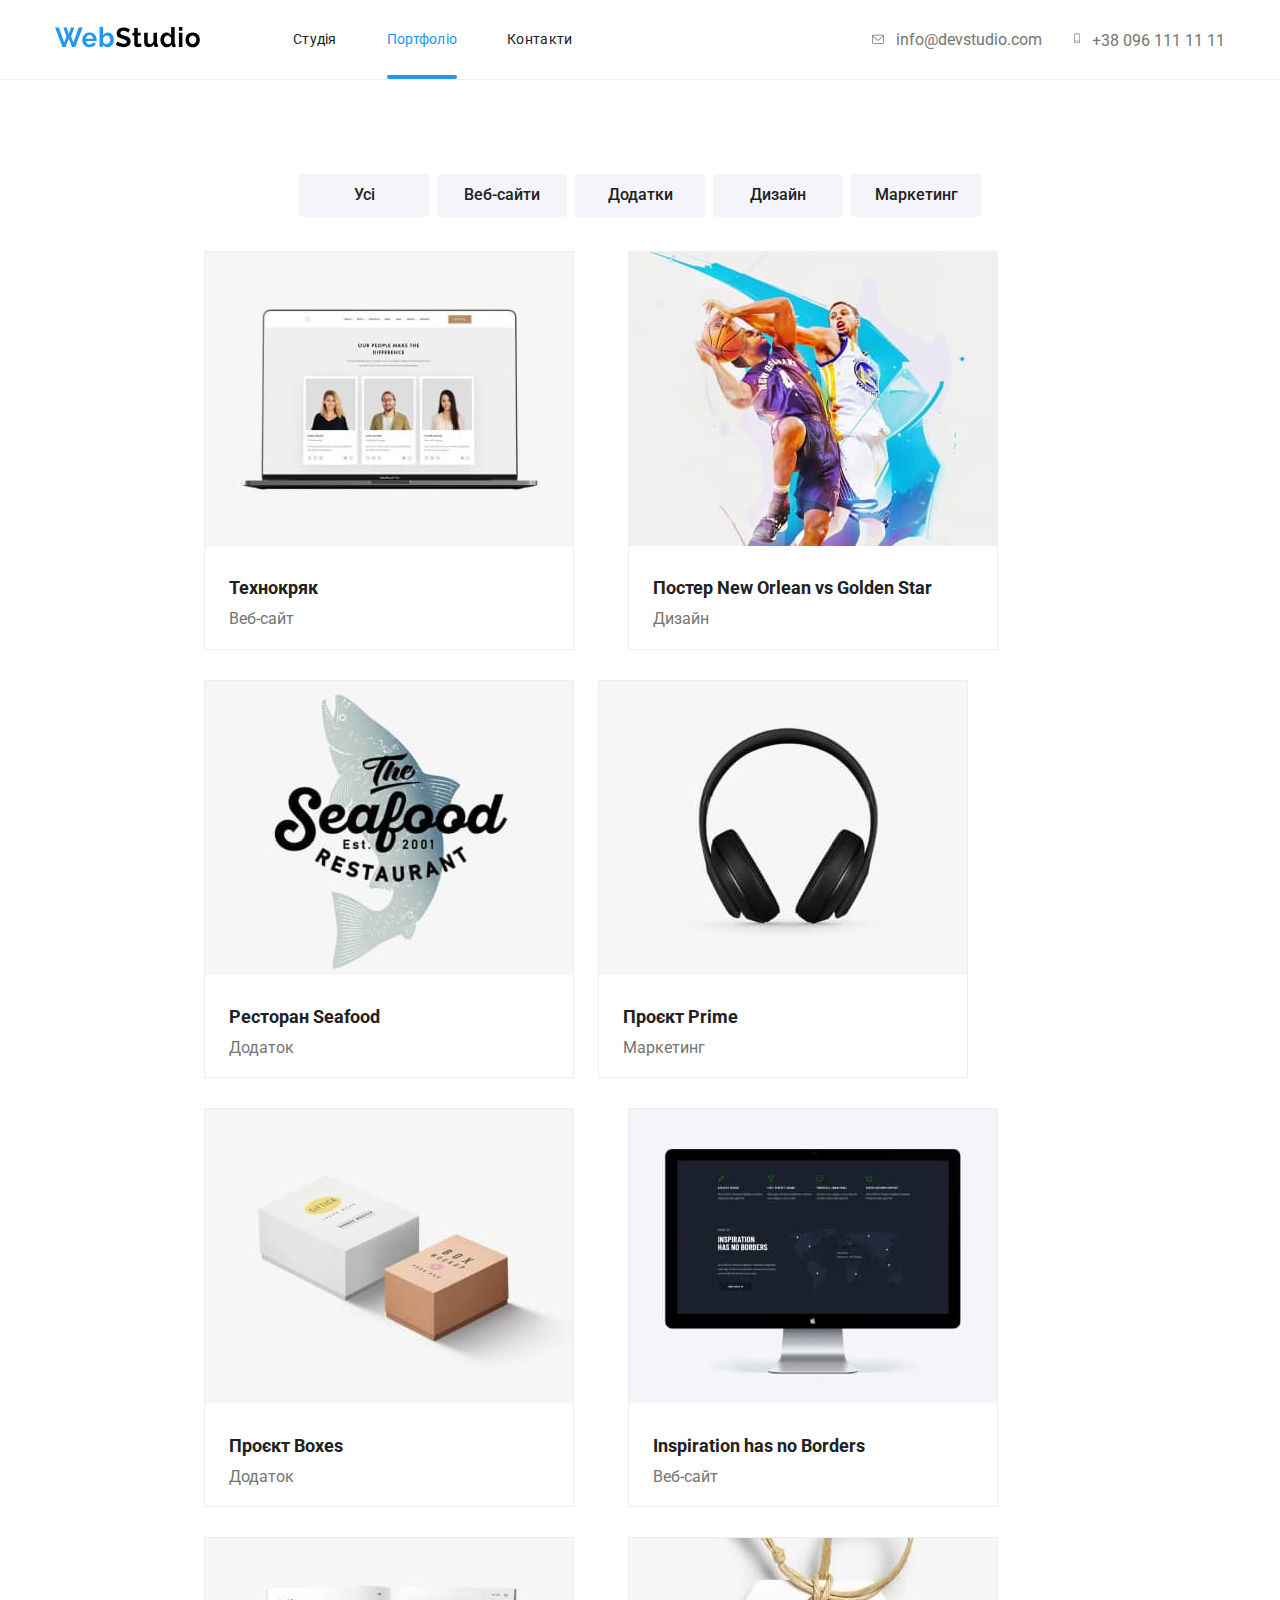
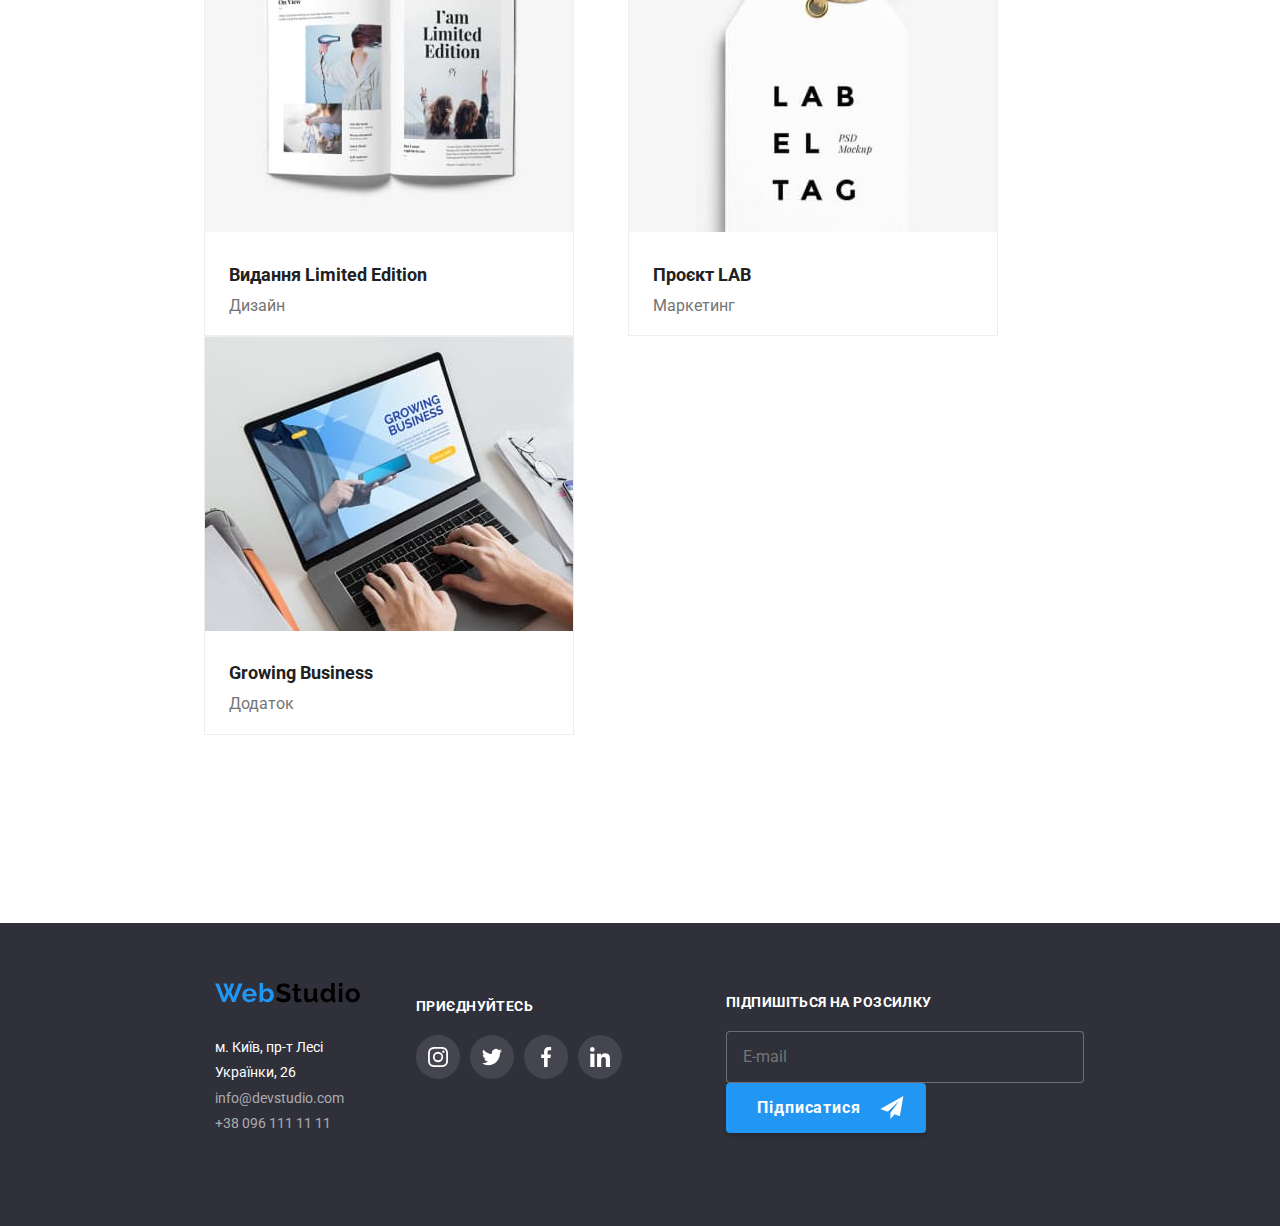
==== portfolio.html @ 666fa54e "Initial commit" ====
<!DOCTYPE html>
<html lang="ua">
  <head>
    <meta charset="UTF-8" />
    <meta http-equiv="X-UA-Compatible" content="IE=edge" />
    <meta name="viewport" content="width=device-width, initial-scale=1.0" />
    <title>Портфоліо</title>
    <link
      href="https://fonts.googleapis.com/css2?family=Raleway:ital,wght@0,700;1,700&family=Roboto:ital,wght@0,400;0,500;0,700;0,900;1,400;1,500;1,700;1,900&display=swap"
      rel="stylesheet"
    />
    <link
      rel="stylesheet"
      href="https://cdnjs.cloudflare.com/ajax/libs/modern-normalize/1.1.0/modern-normalize.min.css"
    />
    <link rel="stylesheet" href="./css/styles.css" />
  </head>

  <body>
    <!--шапка-->
    <header class="page-header">
      <div class="container">
        <nav class="main-nav">
          <a class="link-logo" href="/">
            <img src="./images/logo.svg" alt="логотип" width="145" />
          </a>
          <ul class="site-nav-list">
            <li><a class="link-nav" href="./index.html">Студія</a></li>
            <li>
              <a class="link-nav current" href="./portfolio.html">Портфоліо</a>
            </li>
            <li><a class="link-nav" href="#">Контакти</a></li>
          </ul>
          <ul class="items main-nav">
            <li class="items-li">
              <a
                class="link-nav link-nav-color"
                href="mailto:info@devstudio.com"
              >
                <svg class="icon mail" width="16" height="12">
                  <use href="./images/icons.svg#envelope"></use></svg
                >info@devstudio.com</a
              >
            </li>
            <li class="items-li">
              <a class="link-nav link-nav-color" href="tel:+380961111111">
                <svg class="icon phone" width="10" height="16">
                  <use href="./images/icons.svg#smartphone"></use></svg
                >+38 096 111 11 11</a
              >
            </li>
          </ul>
        </nav>
      </div>
    </header>
    <main>
      <!--набір кнопок-->
      <section class="section">
        <div class="container-inline">
          <ul class="items-pointer">
            <li><button class="pointer" type="button">Усі</button></li>
            <li><button class="pointer" type="button">Веб-сайти</button></li>
            <li><button class="pointer" type="button">Додатки</button></li>
            <li><button class="pointer" type="button">Дизайн</button></li>
            <li><button class="pointer" type="button">Маркетинг</button></li>
          </ul>
        </div>
        <!--основний контент-->
        <div>
          <ul class="items-portfolio">
            <li class="item-portfolio item-portfolio-border">
              <div class="portfolio-thumb">
                <img
                  class="desc"
                  src="./images/technokryak.jpg"
                  alt="веб-сайт на якому зображені 3 людини"
                  width="370"
                />
                <p class="overlay-portfolio">
                  Ресурс пропонує комплексні пропозиції з різним рівнем
                  функціоналу та сервісів. Все це дозволить відвідувачу отримати
                  вичерпні відомості про компанію чи приватну особу.
                </p>
              </div>
              <h2 class="subject">Технокряк</h2>
              <p class="item-portfolio">Веб-сайт</p>
            </li>
            <li class="item-portfolio item-portfolio-border">
              <div class="portfolio-thumb">
                <img
                  class="desc"
                  src="./images/new_orlean_vs_golden_star.jpg"
                  alt="зображені 2 баскетболиста"
                  width="370"
                />
                <p class="overlay-portfolio">
                  Ресурс пропонує комплексні пропозиції з різним рівнем
                  функціоналу та сервісів. Все це дозволить відвідувачу отримати
                  вичерпні відомості про компанію чи приватну особу.
                </p>
              </div>
              <h2 class="subject">Постер New Orlean vs Golden Star</h2>
              <p class="item-portfolio">Дизайн</p>
            </li>
            <li class="item-portfolio item-portfolio-border">
              <div class="portfolio-thumb">
                <img
                  class="desc"
                  src="./images/seafood.jpg"
                  alt="ресторан морської кухні"
                  width="370"
                />
                <p class="overlay-portfolio">
                  Ресурс пропонує комплексні пропозиції з різним рівнем
                  функціоналу та сервісів. Все це дозволить відвідувачу отримати
                  вичерпні відомості про компанію чи приватну особу.
                </p>
              </div>
              <h2 class="subject">Ресторан Seafood</h2>
              <p class="item-portfolio">Додаток</p>
            </li>
            <li class="item-portfolio item-portfolio-border">
              <div class="portfolio-thumb">
                <img
                  class="desc"
                  src="./images/prime.jpg"
                  alt="навушники"
                  width="370"
                />
                <p class="overlay-portfolio">
                  Ресурс пропонує комплексні пропозиції з різним рівнем
                  функціоналу та сервісів. Все це дозволить відвідувачу отримати
                  вичерпні відомості про компанію чи приватну особу.
                </p>
              </div>
              <h2 class="subject">Проєкт Prime</h2>
              <p class="item-portfolio">Маркетинг</p>
            </li>
            <li class="item-portfolio item-portfolio-border">
              <div class="portfolio-thumb">
                <img
                  class="desc"
                  src="./images/boxes.jpg"
                  alt="зображені 2 коробки"
                  width="370"
                />
                <p class="overlay-portfolio">
                  Ресурс пропонує комплексні пропозиції з різним рівнем
                  функціоналу та сервісів. Все це дозволить відвідувачу отримати
                  вичерпні відомості про компанію чи приватну особу.
                </p>
              </div>
              <h2 class="subject">Проєкт Boxes</h2>
              <p class="item-portfolio">Додаток</p>
            </li>
            <li class="item-portfolio item-portfolio-border">
              <div class="portfolio-thumb">
                <img
                  class="desc"
                  src="./images/inspiration_has_no_borders.jpg"
                  alt="веб-сайт на якому зображена мапа світу"
                  width="370"
                />
                <p class="overlay-portfolio">
                  Ресурс пропонує комплексні пропозиції з різним рівнем
                  функціоналу та сервісів. Все це дозволить відвідувачу отримати
                  вичерпні відомості про компанію чи приватну особу.
                </p>
              </div>
              <h2 class="subject">Inspiration has no Borders</h2>
              <p class="item-portfolio">Веб-сайт</p>
            </li>
            <li class="item-portfolio item-portfolio-border">
              <div class="portfolio-thumb">
                <img
                  class="desc"
                  src="./images/limited_edition.jpg"
                  alt="розгорнутий журнал"
                  width="370"
                />
                <p class="overlay-portfolio">
                  Ресурс пропонує комплексні пропозиції з різним рівнем
                  функціоналу та сервісів. Все це дозволить відвідувачу отримати
                  вичерпні відомості про компанію чи приватну особу.
                </p>
              </div>
              <h2 class="subject">Видання Limited Edition</h2>
              <p class="item-portfolio">Дизайн</p>
            </li>
            <li class="item-portfolio item-portfolio-border">
              <div class="portfolio-thumb">
                <img
                  class="desc"
                  src="./images/lab.jpg"
                  alt="брелок на нитці"
                  width="370"
                />
                <p class="overlay-portfolio">
                  Ресурс пропонує комплексні пропозиції з різним рівнем
                  функціоналу та сервісів. Все це дозволить відвідувачу отримати
                  вичерпні відомості про компанію чи приватну особу.
                </p>
              </div>
              <h2 class="subject">Проєкт LAB</h2>
              <p class="item-portfolio">Маркетинг</p>
            </li>
            <li class="item-portfolio item-portfolio-border">
              <div class="portfolio-thumb">
                <img
                  class="desc"
                  src="./images/growing_business.jpg"
                  alt="ноутбук з зображенням додатку"
                  width="370"
                />
                <p class="overlay-portfolio">
                  Ресурс пропонує комплексні пропозиції з різним рівнем
                  функціоналу та сервісів. Все це дозволить відвідувачу отримати
                  вичерпні відомості про компанію чи приватну особу.
                </p>
              </div>
              <h2 class="subject">Growing Business</h2>
              <p class="item-portfolio">Додаток</p>
            </li>
          </ul>
        </div>
      </section>
    </main>
    <!--підвал-->
    <footer class="background-footer">
      <div class="container-footer">
        <a class="link-footer-logo" href="/">
          <img
            class="link-footer-logo"
            src="./images/logo.svg"
            alt="логотип"
            width="145"
        /></a>
        <ul class="adress">
          <li class="link-footer-adress">м. Київ, пр-т Лесі Українки, 26</li>
          <li>
            <a class="link-footer-mail" href="mailto:info@devstudio.com"
              >info@devstudio.com</a
            >
          </li>
          <li>
            <a class="link-footer" href="tel:+38 096 111 11 11"
              >+38 096 111 11 11</a
            >
          </li>
        </ul>
      </div>

      <div class="social-footer">
        <p>Приєднуйтесь</p>
        <ul class="social-links-footer list">
          <li>
            <a class="social-icon-footer" href="https://www.instagram.com/">
              <svg width="20" height="20">
                <use href="./images/icons.svg#instagram"></use>
              </svg>
            </a>
          </li>
          <li>
            <a class="social-icon-footer" href="https://twitter.com/">
              <svg width="20" height="20">
                <use href="./images/icons.svg#twitter"></use>
              </svg>
            </a>
          </li>
          <li>
            <a class="social-icon-footer" href="https://www.facebook.com/">
              <svg width="20" height="20">
                <use href="./images/icons.svg#facebook"></use>
              </svg>
            </a>
          </li>
          <li>
            <a class="social-icon-footer" href="https://www.linkedin.com/">
              <svg width="20" height="20">
                <use href="./images/icons.svg#linkedin"></use>
              </svg>
            </a>
          </li>
        </ul>
      </div>
      <div class="subscription">
        <form class="subscribe">
          <p>Підпишіться на розсилку</p>
          <input type="mail" name="mail" placeholder="E-mail" />
          <button class="subscribe-button" type="submit">
            Підписатися
            <svg width="24" height="24" class="icon-airplane">
              <use href="./images/icons.svg#icon-send"></use>
            </svg>
          </button>
        </form>
      </div>
    </footer>
  </body>
</html>
---- css/styles.css ----
/* колір головного тексту #757575 */
/* другорядний колір тексту #212121 */
/* колір background хедера #FFFFFF*/
/* колір background героя #2F303A */
/* колір background класу переваг і занять #F5F5F5*/
/* колір background класу працівники #F5F4FA */
/* колір background футера #2F303A*/
/* акцент #2196F3*/
:root {
  --brand-color: #757575;
  --secondary-color: #212121;
  --primary-white-color: #ffffff;
  --hover-color: #2196f3;
}
body {
  font-family: "Roboto", raleway;
  background-color: var(--primary-white-color);
  color: var(--secondary-color);
}
h1,
h2,
h3,
h4,
h5,
h6,
p,
ul {
  padding: 0;
  margin: 0;
  list-style: none;
}
textarea {
  resize: none;
}

/*шапка*/
.page-header {
  background-color: var(--primary-white-color);
  border-bottom: 1px solid #ececec;
}
.link-logo {
  margin-right: 93px;
}
.link-nav {
  text-decoration: none;
  color: var(--secondary-color);
}
.main-nav {
  display: flex;
  align-items: center;
}
.link-nav-color {
  fill: var(--brand-color);
  color: var(--brand-color);
  transition-property: color;
  transition-duration: 250ms;
  transition-timing-function: cubic-bezier(0.4, 0, 0.2, 1);
}
.main-nav .link-nav-color:hover,
.main-nav .link-nav-color:focus {
  color: var(--hover-color);
  fill: var(--hover-color);
}
.site-nav-list {
  color: var(--hover-color);
}

.current {
  position: relative;
  color: var(--hover-color);
}
.site-nav-list a.current::after {
  content: "";
  position: absolute;
  bottom: 0;
  left: 0;
  display: block;
  height: 4px;
  width: 100%;
  background-color: var(--hover-color);
  border-radius: 2px;
}
.site-nav-list {
  display: flex;
}
.site-nav-list li {
  margin-right: 50px;
}
.site-nav-list li:last-child {
  margin-right: 0;
}
.site-nav-list .link-nav {
  display: block;
  padding-top: 32px;
  padding-bottom: 32px;

  font-weight: 500px;
  font-size: 14px;
  line-height: 1.1;
  text-decoration: none;
  letter-spacing: 0.02em;
}
.icon {
  margin-right: 10px;
}
/*
.icon-header-first::before{
  content: url(../images/envelope.svg);
  width: 20px;
  height: 20px;
  margin-right: 10px;
  background-position: center;
  background-size: contain;
  background-repeat: no-repeat;
}
.icon-header-second::before{
  content: url(../images/smartphone.svg);
  width: 20px;
  height: 20px;
  margin-right: 10px;
  background-position: center;
  background-size: contain;
  background-repeat: no-repeat;
} */
.items {
  display: flex;
  margin-left: auto;
}
.items li {
  margin-right: 30px;
}
.items li:last-child {
  margin-right: 0;
}
.items-team {
  display: flex;
  margin-left: auto;
}
.items-team > .items-li {
  margin-right: 30px;
}
.items-team > .items-li:last-child {
  margin-right: 0;
}
.benefits-items {
  display: flex;
  margin-left: auto;
}
.benefits-items li {
  margin-right: 30px;
}
.benefits-items li:last-child {
  margin-right: 0;
}
.items-portfolio {
  margin-bottom: 94px;
}
.section {
  padding-top: 94px;
  padding-bottom: 94px;
}
/*герой*/
.hero-section {
  padding-top: 200px;
  padding-bottom: 200px;
  justify-content: center;
  text-align: center;
  margin-left: auto;
  margin-right: auto;
  background-color: #2f303a;
}
.hero-title {
  margin-bottom: 30px;
  font-weight: 900;
  color: var(--primary-white-color);
  font-size: 44px;
  line-height: 1.4;
  font-weight: 900;
  letter-spacing: 0.06em;
  text-transform: uppercase;
}
.hero-pointer {
  border-radius: 4px;
  padding: 10px 32px;
  font-weight: 700;
  border: 1px transparent;
  color: var(--secondary-color);

  font-size: 16px;
  line-height: 1.9;
  cursor: pointer;
  text-align: center;

  transition-property: color, background-color;
  transition-duration: 250ms;
  transition-timing-function: cubic-bezier(0.4, 0, 0.2, 1);
}
.hero-pointer:hover,
.hero-pointer:focus {
  background-color: var(--hover-color);
  box-shadow: 0px 4px 4px rgba(0, 0, 0, 0.15);
  border-radius: 4px;
  color: var(--primary-white-color);
}
.overlay {
  display: block;
  max-width: 1600px;
  height: 600px;
  margin-left: auto;
  margin-right: auto;
  background-image: linear-gradient(
      to right,
      rgba(47, 48, 58, 0.4),
      rgba(47, 48, 58, 0.4)
    ),
    url(../images/team-work.jpg);
  background-position: center;
  background-size: cover;
  background-repeat: no-repeat;
}

/*
.list-item-icon::before{
  content: '';
  display: block;
  height: 120px;
  background-position: center;
  background-size: contain;
  background-repeat: no-repeat;
}
.list-item-icon:nth-child(1)::before{
  content: url(../images/antenna\ 1.svg);
}
.list-item-icon:nth-child(2)::before{
  content: url(../images/clock\ 1.svg);
}
.list-item-icon:nth-child(3)::before{
  content: url(../images/diagram\ 1.svg);
}
.list-item-icon:nth-child(4)::before{
  content: url(../images/astronaut\ 1.svg);
}
*/
.thumb-example {
  position: relative;
}
.title-up {
  background-color: rgba(47, 48, 58, 0.8);
  position: absolute;
  bottom: 0;
  left: 0;

  font-size: 14px;
  line-height: 1.14;
  text-align: center;
  letter-spacing: 0.03em;
  text-transform: uppercase;
  color: var(--primary-white-color);

  min-width: 370px;
  padding: 30px;
}

.items-text {
  display: flex;
  text-align: left;
  margin-left: auto;
}
.job {
  padding-top: 0;
}
.subject-title {
  margin-bottom: 50px;
  margin-left: 0;
  margin-right: 0;
  font-weight: 700;
  font-size: 36px;
  line-height: 1.2;
  background-color: var(--primary-white-color);
  color: var(--secondary-color);
}
.subject-title-team {
  margin-bottom: 50px;
  margin-left: 0;
  margin-right: 0;
  font-weight: 700;
  font-size: 36px;
  line-height: 1.2;
  background-color: #f5f4fa;
  color: var(--secondary-color);
}
.title {
  margin-bottom: 10px;
  font-weight: 700;
  font-size: 14px;
  line-height: 1.1;
  color: var(--secondary-color);
  font-weight: 500;
}
.text {
  margin-bottom: 30px;
  font-size: 14px;
  line-height: 1.5;
  color: var(--brand-color);
}
.name {
  font-weight: 500;
  font-size: 16px;
  line-height: 1.2;
  color: var(--secondary-color);
}
.container {
  width: 1200px;
  padding-left: 15px;
  padding-right: 15px;
  margin-left: auto;
  margin-right: auto;
  margin: 0 auto;
  padding: 0 15px;
  text-align: center;
  background-color: var(--primary-white-color);
}
.item {
  text-align: center;
  font-size: 16px;
  line-height: 1.2;
  color: var(--secondary-color);
}
.foto {
  margin-bottom: 30px;
}
.border {
  background: var(--primary-white-color);
  box-shadow: 0px 1px 3px rgba(0, 0, 0, 0.12), 0px 1px 1px rgba(0, 0, 0, 0.14),
    0px 2px 1px rgba(0, 0, 0, 0.2);
  border-radius: 0px 0px 4px 4px;
}
.container-team {
  width: 1200px;
  padding-left: 15px;
  padding-right: 15px;
  margin-left: auto;
  margin-right: auto;
}
.section-team {
  text-align: center;
  padding-top: 94px;
  padding-bottom: 94px;
  background: #f5f4fa;
}
.name {
  margin-bottom: 10px;
}
.benefits-container {
  display: flex;
  width: 270px;
  height: 120px;
  background-color: #f5f4fa;
  margin-bottom: 30px;
  justify-content: center;
  align-items: center;
}

/*працівники*/

.list {
  list-style: none;
  padding: 0;
  margin: 0;
}
.social-links {
  display: flex;
  justify-content: center;
  padding-bottom: 30px;
  padding-left: 32px;
  padding-right: 32px;
}
.social-networks {
  margin-right: 10px;
  fill: #afb1b8;
  display: flex;
  align-items: center;
  justify-content: center;
  width: 44px;
  height: 44px;
  border-radius: 50%;

  transition-property: fill, background-color;
  transition-duration: 250ms;
  transition-timing-function: cubic-bezier(0.4, 0, 0.2, 1);
}
.social-networks:last-child {
  margin-right: 0;
}
.social-networks:hover,
.social-networks:focus {
  fill: var(--primary-white-color);
  background-color: var(--hover-color);
}
.text-team {
  margin-bottom: 16px;
  font-size: 14px;
  line-height: 1.5;
  color: var(--brand-color);
}
/*
.social-icon{
  content: '';
  align-items: center;
  display: inline-block;
  width: 44px;
  height: 44px;
  border-radius: 50%;
  background-position: center;
  background-size: 20px;
  background-repeat: no-repeat;
}
.social-icon:nth-child(1)::before{
  content: url(../images/instagram\ 2.svg);
}
.social-icon:nth-child(2)::before{
  content: url(../images/twitter\ 1.svg);
}
.social-icon:nth-child(3)::before{
  content: url(../images/facebook\ 1.svg);
}
.social-icon:nth-child(4)::before{
  content: url(../images/linkedin\ 1.svg);
}*/

/*постійні клієнти*/
.clients-list {
  display: flex;
}

.clients-list .link-client {
  display: flex;
  width: 170px;
  height: 92px;
  justify-content: center;
  align-items: center;
  border: 1px solid #afb1b8;
  border-radius: 4px;
  fill: #afb1b8;
}

.link-client:hover,
.link-client:focus {
  fill: var(--hover-color);
  border: 1px solid var(--hover-color);
}

.link-client {
  transition-property: fill, background-color;
  transition-duration: 250ms;
  transition-timing-function: cubic-bezier(0.4, 0, 0.2, 1);
}

.clients-list li:not(:last-child) {
  margin-right: 30px;
}

/*портфолио*/

.container-inline {
  padding-left: 15px;
  padding-right: 15px;
  margin-left: auto;
  margin-right: auto;
}
.pointer {
  min-width: 130px;
  margin-bottom: 34px;
  padding: 6px 22px;
  background: #f5f4fa;
  border-radius: 4px;
  font-weight: 500;
  font-size: 16px;
  line-height: 1.9;
  color: var(--secondary-color);
  border: 1px transparent;
  cursor: pointer;
  text-align: center;
  transition-property: color, background-color;
  transition-duration: 250ms;
  transition-timing-function: cubic-bezier(0.4, 0, 0.2, 1);
}
.pointer:hover,
.pointer:focus {
  background: var(--hover-color);
  box-shadow: 0px 4px 4px rgba(0, 0, 0, 0.25);
  border-radius: 4px;
  color: var(--primary-white-color);
}
.subject {
  margin-left: 24px;
  padding-top: 20px;
  padding-bottom: 4px;
  font-weight: 700;
  font-size: 18px;
  line-height: 2;
  color: var(--secondary-color);
}
.items-pointer {
  display: flex;
  justify-content: center;
}
.items-pointer li {
  margin-right: 8px;
}
.items-pointer li:last-child {
  margin-right: 0;
}
.items-pointer .link-nav {
  display: block;
}
.items-portfolio {
  display: flex;
  flex-wrap: wrap;
  margin-left: 180px;
}
.item-portfolio {
  width: 370px;
  margin-left: 24px;
  margin-right: 30px;
  margin-bottom: 30px;
  padding-bottom: 10px;
  color: var(--brand-color);
}
.item-portfolio-border {
  border: 1px solid #eeeeee;
}
.item-portfolio-border:hover {
  box-shadow: 0px 4px 4px rgba(0, 0, 0, 0.25);
}
.item-portfolio:nth-child(3n) {
  margin-right: 0;
}
.item-portfolio:nth-last-child(-n + 3) {
  margin-bottom: 0;
}
.portfolio-thumb {
  position: relative;
  overflow: hidden;
}
.overlay-portfolio {
  position: absolute;
  transform: translateY(140%);

  padding: 63px 24px;
  width: 100%;
  height: 100%;

  background-color: rgba(33, 150, 243, 0.9);
  font-size: 18px;
  line-height: 1.55;
  letter-spacing: 0.03em;
  color: var(--primary-white-color);

  transition-property: transform;
  transition-duration: 250ms;
  transition-timing-function: cubic-bezier(0.4, 0, 0.2, 1);
}

.item-portfolio-border:hover .overlay-portfolio {
  transform: translateY(-293px);
}

/*футер*/
.container-footer {
  justify-content: flex-start;
  margin-left: 215px;
}
.link-footer-logo {
  padding-top: 60px;
  padding-bottom: 28px;
}
.link-footer-adress {
  font-size: 14px;
  line-height: 1.8;
  color: var(--primary-white-color);
}
.link-footer-mail {
  text-decoration: none;
  padding-top: 12px;
  padding-bottom: 12px;
  font-size: 14px;
  line-height: 1.8;
  color: rgba(255, 255, 255, 0.6);
}
.link-footer {
  text-decoration: none;
  font-size: 14px;
  line-height: 1.8;
  color: rgba(255, 255, 255, 0.6);
}
.background-footer {
  display: inline-flex;
  background-color: #2f303a;
}
.social-links-footer {
  display: flex;
  justify-content: center;
}
.social-footer {
  display: inline-block;
  margin-top: 76px;
  margin-bottom: 96px;
  margin-left: 56px;
}
.social-footer p {
  color: var(--primary-white-color);
  text-transform: uppercase;
  font-weight: 700;
  font-size: 14px;
  line-height: 1.14;
  letter-spacing: 0.03em;
  margin-bottom: 20px;
}
.subscription {
  display: inline-block;
  margin-top: 72px;
  margin-bottom: 93px;
  margin-left: 94px;
  margin-right: 214px;
}
.subscription p {
  color: var(--primary-white-color);
  text-transform: uppercase;
  font-weight: 700;
  font-size: 14px;
  line-height: 1.14;
  letter-spacing: 0.03em;
  margin-bottom: 20px;
}
.social-icon-footer {
  fill: var(--primary-white-color);
  margin-right: 10px;
  display: flex;
  align-items: center;
  justify-content: center;
  width: 44px;
  height: 44px;
  border-radius: 50%;
  background-color: rgba(255, 255, 255, 0.1);

  transition-property: fill, background-color;
  transition-duration: 250ms;
  transition-timing-function: cubic-bezier(0.4, 0, 0.2, 1);
}
.social-icon-footer:hover,
.social-icon-footer:focus {
  fill: var(--primary-white-color);
  background-color: var(--hover-color);
}
.subscribe {
  margin-left: auto;
}
.subscribe p {
  font-weight: 700;
  font-size: 14px;
  line-height: 1.14;
  letter-spacing: 0.03em;
  text-transform: uppercase;
  color: var(--primary-white-color);

  margin-bottom: 20px;
}
.subscribe input {
  border: 1px solid rgba(255, 255, 255, 0.3);
  border-radius: 4px;
  background-color: #2f303a;
  padding: 16px;
  width: 358px;
  margin-right: 12px;
}
.subscribe-button {
  position: relative;

  font-family: inherit;
  font-weight: 700;
  font-size: 16px;
  line-height: 30px;
  letter-spacing: 0.06em;

  color: var(--primary-white-color);
  background-color: var(--hover-color);
  box-shadow: 0px 4px 4px rgba(0, 0, 0, 0.15);
  border-radius: 4px;
  border: none;
  cursor: pointer;
  width: 200px;
  padding: 10px 62px 10px 28px;
  margin-right: 20px;

  transition: background-color 250ms cubic-bezier(0.4, 0, 0.2, 1);
}
.subscribe-button:hover,
.subscribe-button:focus {
  background-color: rgba(24, 140, 232, 1);
}
.icon-airplane {
  position: absolute;
  top: 25%;
  right: 22px;
  fill: var(--primary-white-color);
}
/*модал*/

.backdrop {
  top: o;
  left: 0;
  opacity: 1;

  width: 100%;
  height: 100%;
  background-color: rgba(0, 0, 0, 0.2);
  box-shadow: 0px 1px 3px rgba(0, 0, 0, 0.12), 0px 1px 1px rgba(0, 0, 0, 0.14),
    0px 2px 1px rgba(0, 0, 0, 0.2);
  border-radius: 4px;

  transition: opacity 250ms cubic-bezier(0.4, 0, 0.2, 1);
}
.backdrop.is-hidden {
  opacity: 0;
  pointer-events: none;
}
.backdrop.is-hidden .modal {
  transform: translate(-50%, -50%) scale(1.1);
}
.modal {
  position: fixed;
  top: 50%;
  left: 50%;

  min-width: 528px;
  min-height: 581px;

  box-shadow: 0px 1px 3px rgba(0, 0, 0, 0.12), 0px 1px 1px rgba(0, 0, 0, 0.14),
    0px 2px 1px rgba(0, 0, 0, 0.2);
  border-radius: 4px;

  background-color: var(--primary-white-color);

  transform: translate(-50%, -50%) scale(1);

  transition: transform 250ms cubic-bezier(0.4, 0, 0.2, 1);
}
.button-close {
  position: absolute;
  top: 8px;
  right: 8px;
  display: flex;
  border-radius: 50%;
  border: 1px solid rgba(0, 0, 0, 0.1);
  padding: 6px;
  fill: #000000;
  background-color: var(--primary-white-color);

  transition-property: fill, background-color;
  transition-duration: 250ms;
  transition-timing-function: cubic-bezier(0.4, 0, 0.2, 1);
}
.icon-close:hover,
.icon-close:focus {
  fill: var(--hover-color);
  background-color: var(--primary-white-color);
}
.icon-close {
  width: 18px;
  height: 18px;
}
.modal h2 {
  margin: 40px;
  margin-bottom: 12px;
  font-weight: 700;
  font-size: 20px;
  line-height: 1.15;
  text-align: center;
  letter-spacing: 0.03em;
}
.form:focus-within .icon-person {
  fill: var(--hover-color);
}
.form:focus-within .icon-vector {
  fill: var(--hover-color);
}
.form:focus-within .icon-mail {
  fill: var(--hover-color);
}
.form input:focus,
.form textarea:focus {
  border: solid 1px var(--hover-color);
  outline: none;
}
.form-fields {
  width: 448px;
  height: 342px;
  margin-left: auto;
  margin-right: auto;
}
.form {
  margin-bottom: 10px;
  display: flex;
  flex-direction: column;
}
.form label {
  display: block;
  margin-bottom: 4px;
}
.form input {
  margin: 0;
  padding: 12px 42px;
  border: 1px solid rgba(33, 33, 33, 0.2);
  border-radius: 4px;
}
.form textarea {
  height: 120px;
  padding: 12px 16px;
  font-size: 12px;
  letter-spacing: 0.01em;
  border: 1px solid rgba(33, 33, 33, 0.2);
  border-radius: 4px;
  resize: none;
}
.label {
  display: flex;
  align-items: center;
  font-weight: 400;
  font-size: 14px;
  line-height: 24px;
  letter-spacing: 0.03em;
  margin-bottom: 30px;
  margin-left: 20px;
}
.label a {
  color: var(--hover-color);
  margin-left: 5px;
  text-decoration-skip-ink: none;
}
.label-size {
  font-size: 12px;
  letter-spacing: 0.01em;
  color: var(--brand-color);
}
.form textarea::placeholder {
  color: var(--brand-color);
}
.checkbox {
  margin-right: 9px;
}
.icon-person {
  position: absolute;
  left: 51px;
  top: 106px;
  display: inline-block;
  fill: var(--secondary-color);
}
.icon-vector {
  position: absolute;
  left: 52px;
  top: 180px;
  display: inline-block;
  fill: var(--secondary-color);
}
.icon-mail {
  position: absolute;
  left: 53px;
  top: 251px;
  display: inline-block;
  fill: var(--secondary-color);
}
.button-send {
  font-family: inherit;
  font-weight: 700;
  font-size: 16px;
  line-height: 1.88;
  letter-spacing: 0.06em;
  color: var(--primary-white-color);
  background-color: var(--hover-color);
  cursor: pointer;
  border: none;

  display: block;
  padding: 10px 52px;
  width: 200px;
  border-radius: 4px;
  box-shadow: 0px 4px 4px rgba(0, 0, 0, 0.15);
  margin-left: auto;
  margin-right: auto;
  margin-bottom: 40px;

  transition: background-color 250ms cubic-bezier(0.4, 0, 0.2, 1);
}
.button-send:hover,
.button-send:focus {
  background-color: rgba(24, 140, 232, 1);
}
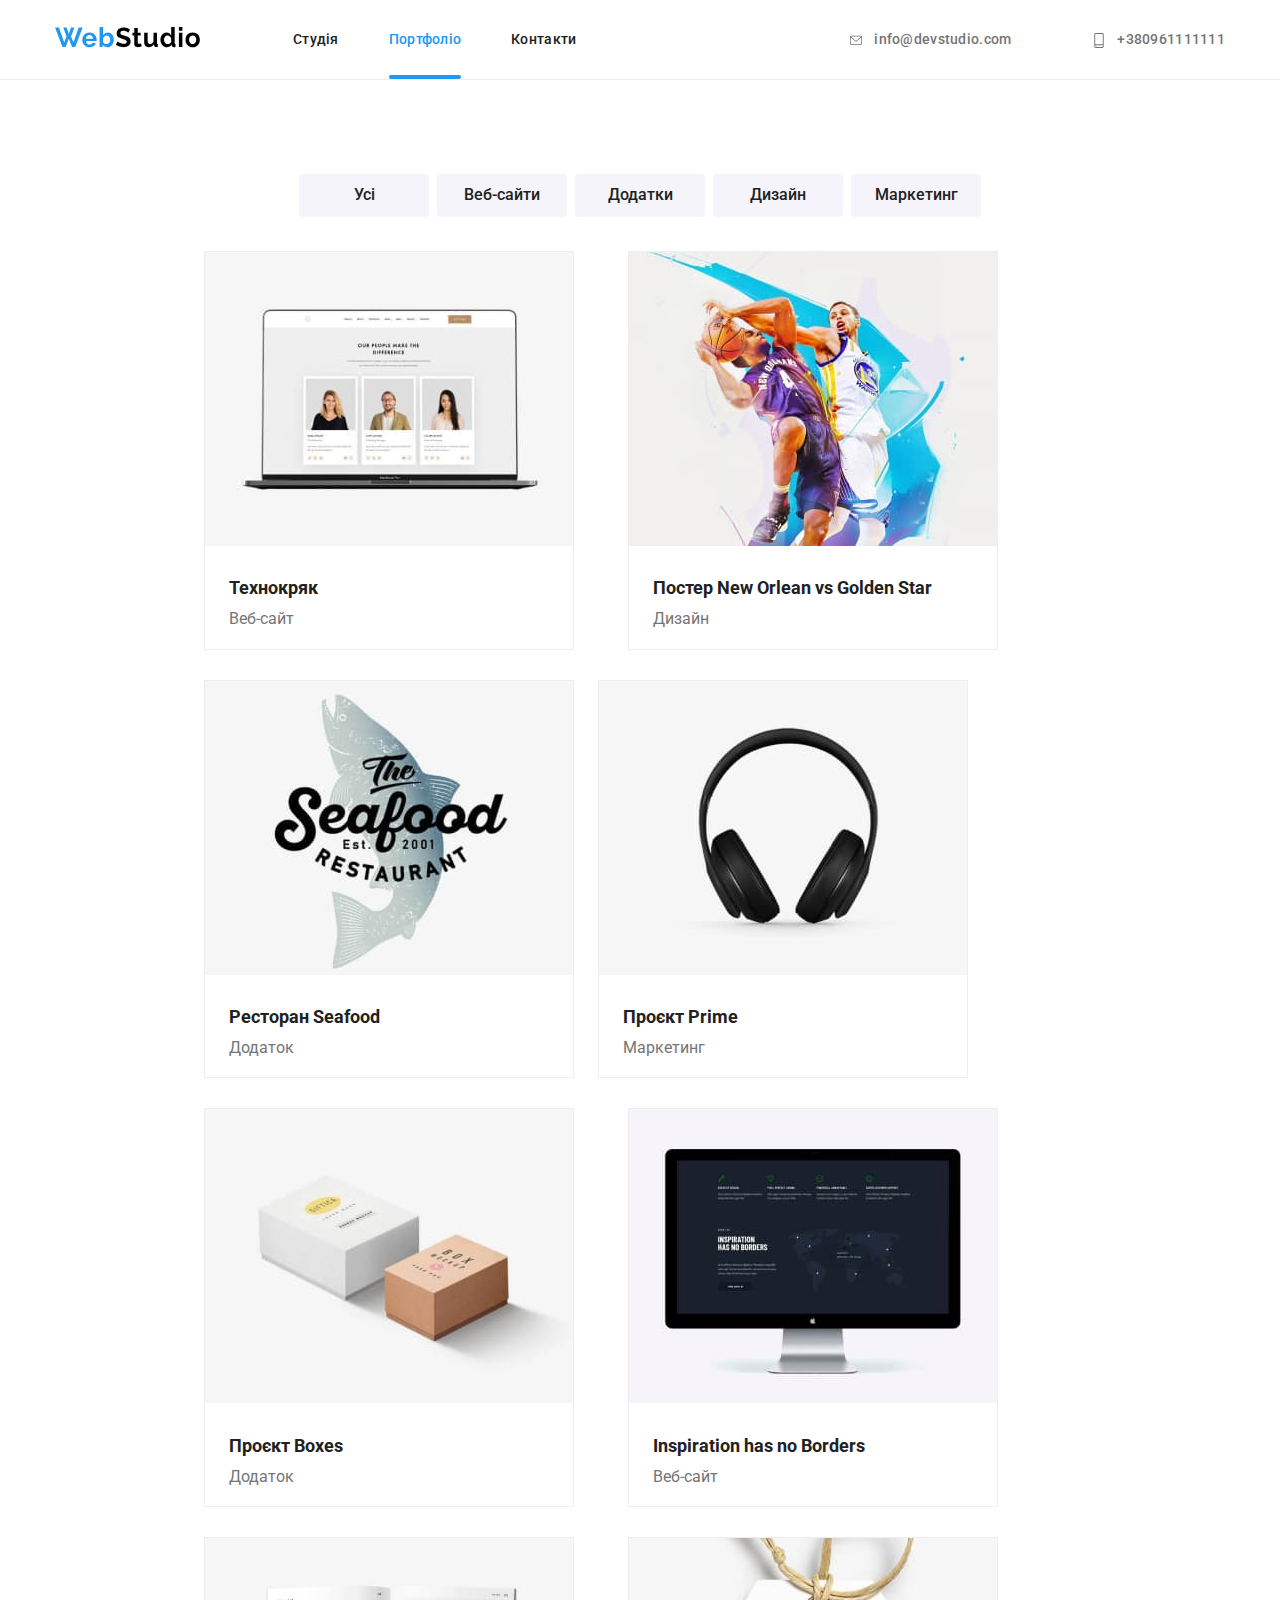
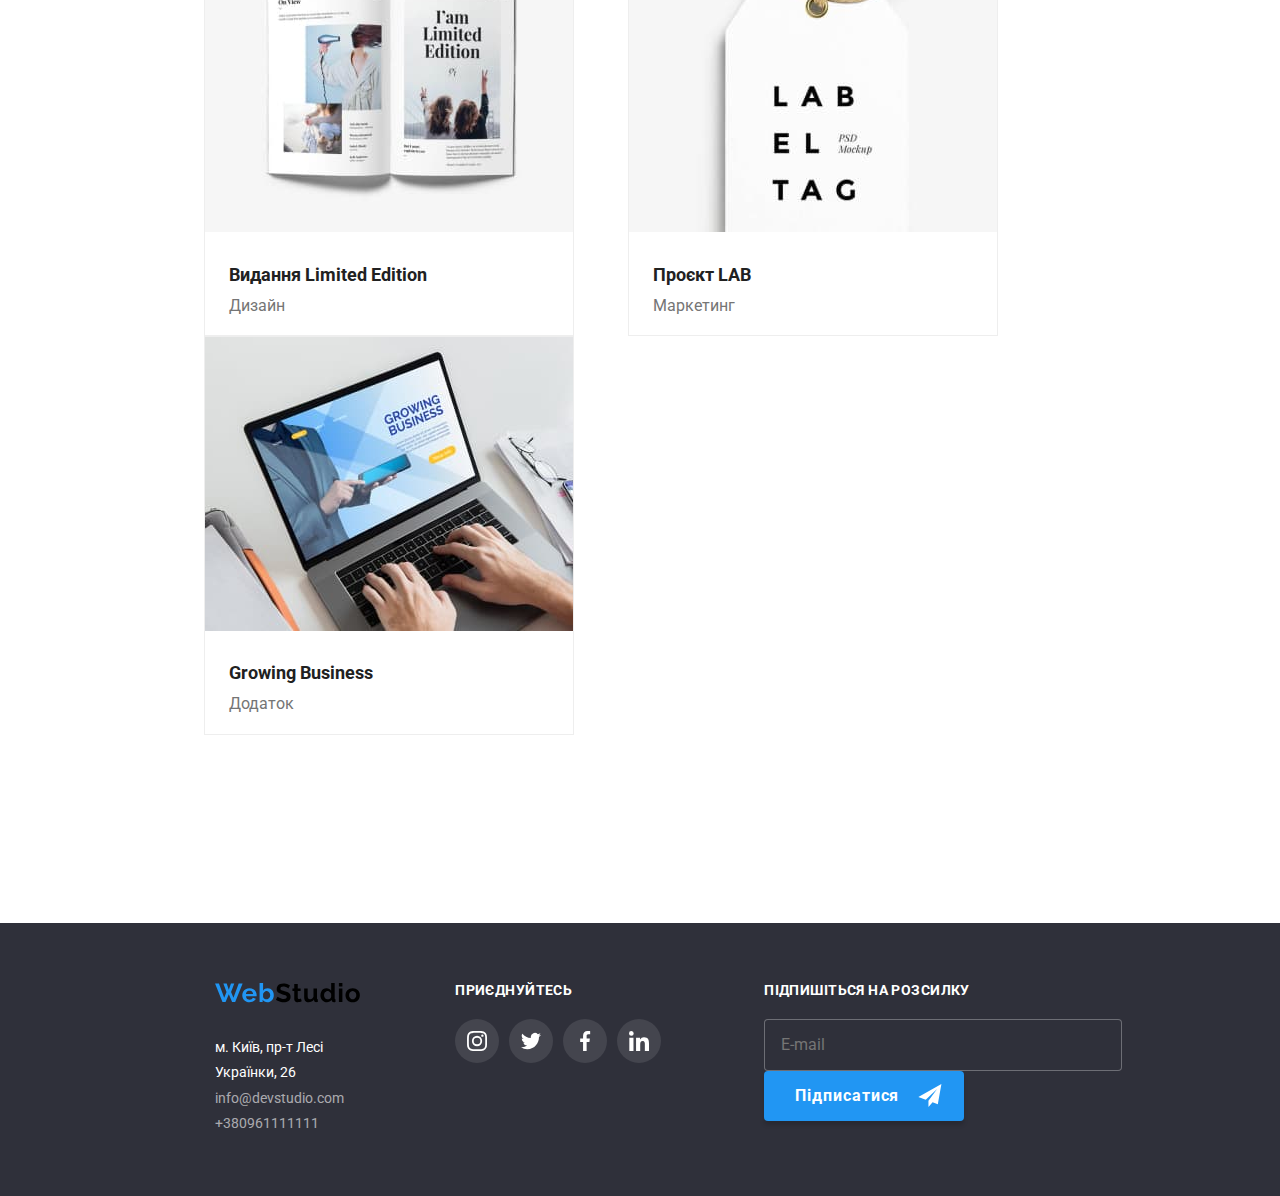
==== commit ddb45eec: "add fixes" ====
--- a/portfolio.html
+++ b/portfolio.html
@@ -1,5 +1,5 @@
 <!DOCTYPE html>
-<html lang="ua">
+<html lang="uk">
   <head>
     <meta charset="UTF-8" />
     <meta http-equiv="X-UA-Compatible" content="IE=edge" />
@@ -46,7 +46,7 @@
               <a class="link-nav link-nav-color" href="tel:+380961111111">
                 <svg class="icon phone" width="10" height="16">
                   <use href="./images/icons.svg#smartphone"></use></svg
-                >+38 096 111 11 11</a
+                >+380961111111</a
               >
             </li>
           </ul>
@@ -227,73 +227,75 @@
     </main>
     <!--підвал-->
     <footer class="background-footer">
-      <div class="container-footer">
-        <a class="link-footer-logo" href="/">
-          <img
-            class="link-footer-logo"
-            src="./images/logo.svg"
-            alt="логотип"
-            width="145"
-        /></a>
-        <ul class="adress">
-          <li class="link-footer-adress">м. Київ, пр-т Лесі Українки, 26</li>
-          <li>
-            <a class="link-footer-mail" href="mailto:info@devstudio.com"
-              >info@devstudio.com</a
-            >
-          </li>
-          <li>
-            <a class="link-footer" href="tel:+38 096 111 11 11"
-              >+38 096 111 11 11</a
-            >
-          </li>
-        </ul>
-      </div>
+      <div class="container-general-footer">
+        <div class="container-footer">
+          <a class="link-footer-logo" href="/">
+            <img
+              class="link-footer-logo"
+              src="./images/logo.svg"
+              alt="логотип"
+              width="145"
+          /></a>
+          <ul class="adress">
+            <li class="link-footer-adress">м. Київ, пр-т Лесі Українки, 26</li>
+            <li>
+              <a class="link-footer-mail" href="mailto:info@devstudio.com"
+                >info@devstudio.com</a
+              >
+            </li>
+            <li>
+              <a class="link-footer" href="tel:+380961111111"
+                >+380961111111</a
+              >
+            </li>
+          </ul>
+        </div>
 
-      <div class="social-footer">
-        <p>Приєднуйтесь</p>
-        <ul class="social-links-footer list">
-          <li>
-            <a class="social-icon-footer" href="https://www.instagram.com/">
-              <svg width="20" height="20">
-                <use href="./images/icons.svg#instagram"></use>
+        <div class="social-footer">
+          <p>Приєднуйтесь</p>
+          <ul class="social-links-footer list">
+            <li>
+              <a class="social-icon-footer" href="https://www.instagram.com/">
+                <svg width="20" height="20">
+                  <use href="./images/icons.svg#instagram"></use>
+                </svg>
+              </a>
+            </li>
+            <li>
+              <a class="social-icon-footer" href="https://twitter.com/">
+                <svg width="20" height="20">
+                  <use href="./images/icons.svg#twitter"></use>
+                </svg>
+              </a>
+            </li>
+            <li>
+              <a class="social-icon-footer" href="https://www.facebook.com/">
+                <svg width="20" height="20">
+                  <use href="./images/icons.svg#facebook"></use>
+                </svg>
+              </a>
+            </li>
+            <li>
+              <a class="social-icon-footer" href="https://www.linkedin.com/">
+                <svg width="20" height="20">
+                  <use href="./images/icons.svg#linkedin"></use>
+                </svg>
+              </a>
+            </li>
+          </ul>
+        </div>
+        <div class="subscription">
+          <form class="subscribe">
+            <p>Підпишіться на розсилку</p>
+            <input type="email" name="email" placeholder="E-mail" />
+            <button class="subscribe-button" type="submit">
+              Підписатися
+              <svg width="24" height="24" class="icon-airplane">
+                <use href="./images/icons.svg#icon-send"></use>
               </svg>
-            </a>
-          </li>
-          <li>
-            <a class="social-icon-footer" href="https://twitter.com/">
-              <svg width="20" height="20">
-                <use href="./images/icons.svg#twitter"></use>
-              </svg>
-            </a>
-          </li>
-          <li>
-            <a class="social-icon-footer" href="https://www.facebook.com/">
-              <svg width="20" height="20">
-                <use href="./images/icons.svg#facebook"></use>
-              </svg>
-            </a>
-          </li>
-          <li>
-            <a class="social-icon-footer" href="https://www.linkedin.com/">
-              <svg width="20" height="20">
-                <use href="./images/icons.svg#linkedin"></use>
-              </svg>
-            </a>
-          </li>
-        </ul>
-      </div>
-      <div class="subscription">
-        <form class="subscribe">
-          <p>Підпишіться на розсилку</p>
-          <input type="mail" name="mail" placeholder="E-mail" />
-          <button class="subscribe-button" type="submit">
-            Підписатися
-            <svg width="24" height="24" class="icon-airplane">
-              <use href="./images/icons.svg#icon-send"></use>
-            </svg>
-          </button>
-        </form>
+            </button>
+          </form>
+        </div>
       </div>
     </footer>
   </body>
--- a/css/styles.css
+++ b/css/styles.css
@@ -48,6 +48,9 @@
 .main-nav {
   display: flex;
   align-items: center;
+  list-style: none;
+  padding: 0;
+  margin: 0;
 }
 .link-nav-color {
   fill: var(--brand-color);
@@ -64,7 +67,12 @@
 .site-nav-list {
   color: var(--hover-color);
 }
-
+.items {
+  display: flex;
+  align-items: center;
+  margin-left: auto;
+  gap: 50px;
+}
 .current {
   position: relative;
   color: var(--hover-color);
@@ -94,11 +102,17 @@
   padding-top: 32px;
   padding-bottom: 32px;
 
-  font-weight: 500px;
+  font-weight: 500;
   font-size: 14px;
   line-height: 1.1;
   text-decoration: none;
   letter-spacing: 0.02em;
+}
+.mail {
+  width: 16px;
+}
+.phone {
+  width: 16px;
 }
 .icon {
   margin-right: 10px;
@@ -126,10 +140,10 @@
   display: flex;
   margin-left: auto;
 }
-.items li {
+.items-li {
   margin-right: 30px;
 }
-.items li:last-child {
+.items-li:last-child {
   margin-right: 0;
 }
 .items-team {
@@ -141,6 +155,23 @@
 }
 .items-team > .items-li:last-child {
   margin-right: 0;
+}
+.items .link-nav {
+  text-decoration: none;
+  font-weight: 500;
+  font-size: 14px;
+  line-height: 1.14;
+  letter-spacing: 0.02em;
+
+  display: flex;
+  align-items: center;
+  padding-top: 32px;
+  padding-bottom: 32px;
+  height: 16px;
+
+  transition-property: color;
+  transition-duration: 250ms;
+  transition-timing-function: cubic-bezier(0.4, 0, 0.2, 1);
 }
 .benefits-items {
   display: flex;
@@ -567,12 +598,14 @@
 }
 
 /*футер*/
+.container-general-footer {
+  display: flex;
+}
 .container-footer {
   justify-content: flex-start;
   margin-left: 215px;
 }
 .link-footer-logo {
-  padding-top: 60px;
   padding-bottom: 28px;
 }
 .link-footer-adress {
@@ -595,8 +628,9 @@
   color: rgba(255, 255, 255, 0.6);
 }
 .background-footer {
-  display: inline-flex;
   background-color: #2f303a;
+  padding-top: 60px;
+  padding-bottom: 60px;
 }
 .social-links-footer {
   display: flex;
@@ -604,9 +638,7 @@
 }
 .social-footer {
   display: inline-block;
-  margin-top: 76px;
-  margin-bottom: 96px;
-  margin-left: 56px;
+  margin-left: 70px;
 }
 .social-footer p {
   color: var(--primary-white-color);
@@ -617,21 +649,26 @@
   letter-spacing: 0.03em;
   margin-bottom: 20px;
 }
-.subscription {
-  display: inline-block;
-  margin-top: 72px;
-  margin-bottom: 93px;
-  margin-left: 94px;
-  margin-right: 214px;
-}
-.subscription p {
-  color: var(--primary-white-color);
-  text-transform: uppercase;
+.subscribe {
+  margin-left: auto;
+}
+.subscribe p {
   font-weight: 700;
   font-size: 14px;
   line-height: 1.14;
   letter-spacing: 0.03em;
+  text-transform: uppercase;
+  color: var(--primary-white-color);
+
   margin-bottom: 20px;
+}
+.subscribe input {
+  border: 1px solid rgba(255, 255, 255, 0.3);
+  border-radius: 4px;
+  background-color: #2f303a;
+  padding: 16px;
+  width: 358px;
+  margin-right: 12px;
 }
 .social-icon-footer {
   fill: var(--primary-white-color);
@@ -654,7 +691,7 @@
   background-color: var(--hover-color);
 }
 .subscribe {
-  margin-left: auto;
+  margin-left: 93px;
 }
 .subscribe p {
   font-weight: 700;
@@ -708,7 +745,8 @@
 /*модал*/
 
 .backdrop {
-  top: o;
+  position: fixed;
+  top: 0;
   left: 0;
   opacity: 1;
 
@@ -835,6 +873,7 @@
 }
 .label a {
   color: var(--hover-color);
+  outline: none;
   margin-left: 5px;
   text-decoration-skip-ink: none;
 }
@@ -847,7 +886,24 @@
   color: var(--brand-color);
 }
 .checkbox {
-  margin-right: 9px;
+  -webkit-appearance: none;
+  -moz-appearance: none;
+  appearance: none;
+}
+.checkbox:checked + .icon-checkbox {
+  background-color: var(--hover-color);
+  border-radius: 2px;
+  border-color: var(--hover-color);
+  background-origin: border-box;
+}
+.icon-checkbox {
+  width: 16px;
+  height: 15px;
+  border: var(--secondary-color) solid 2px;
+  border-radius: 2px;
+  margin-right: 8px;
+
+  transition: background-color 250ms cubic-bezier(0.4, 0, 0.2, 1);
 }
 .icon-person {
   position: absolute;
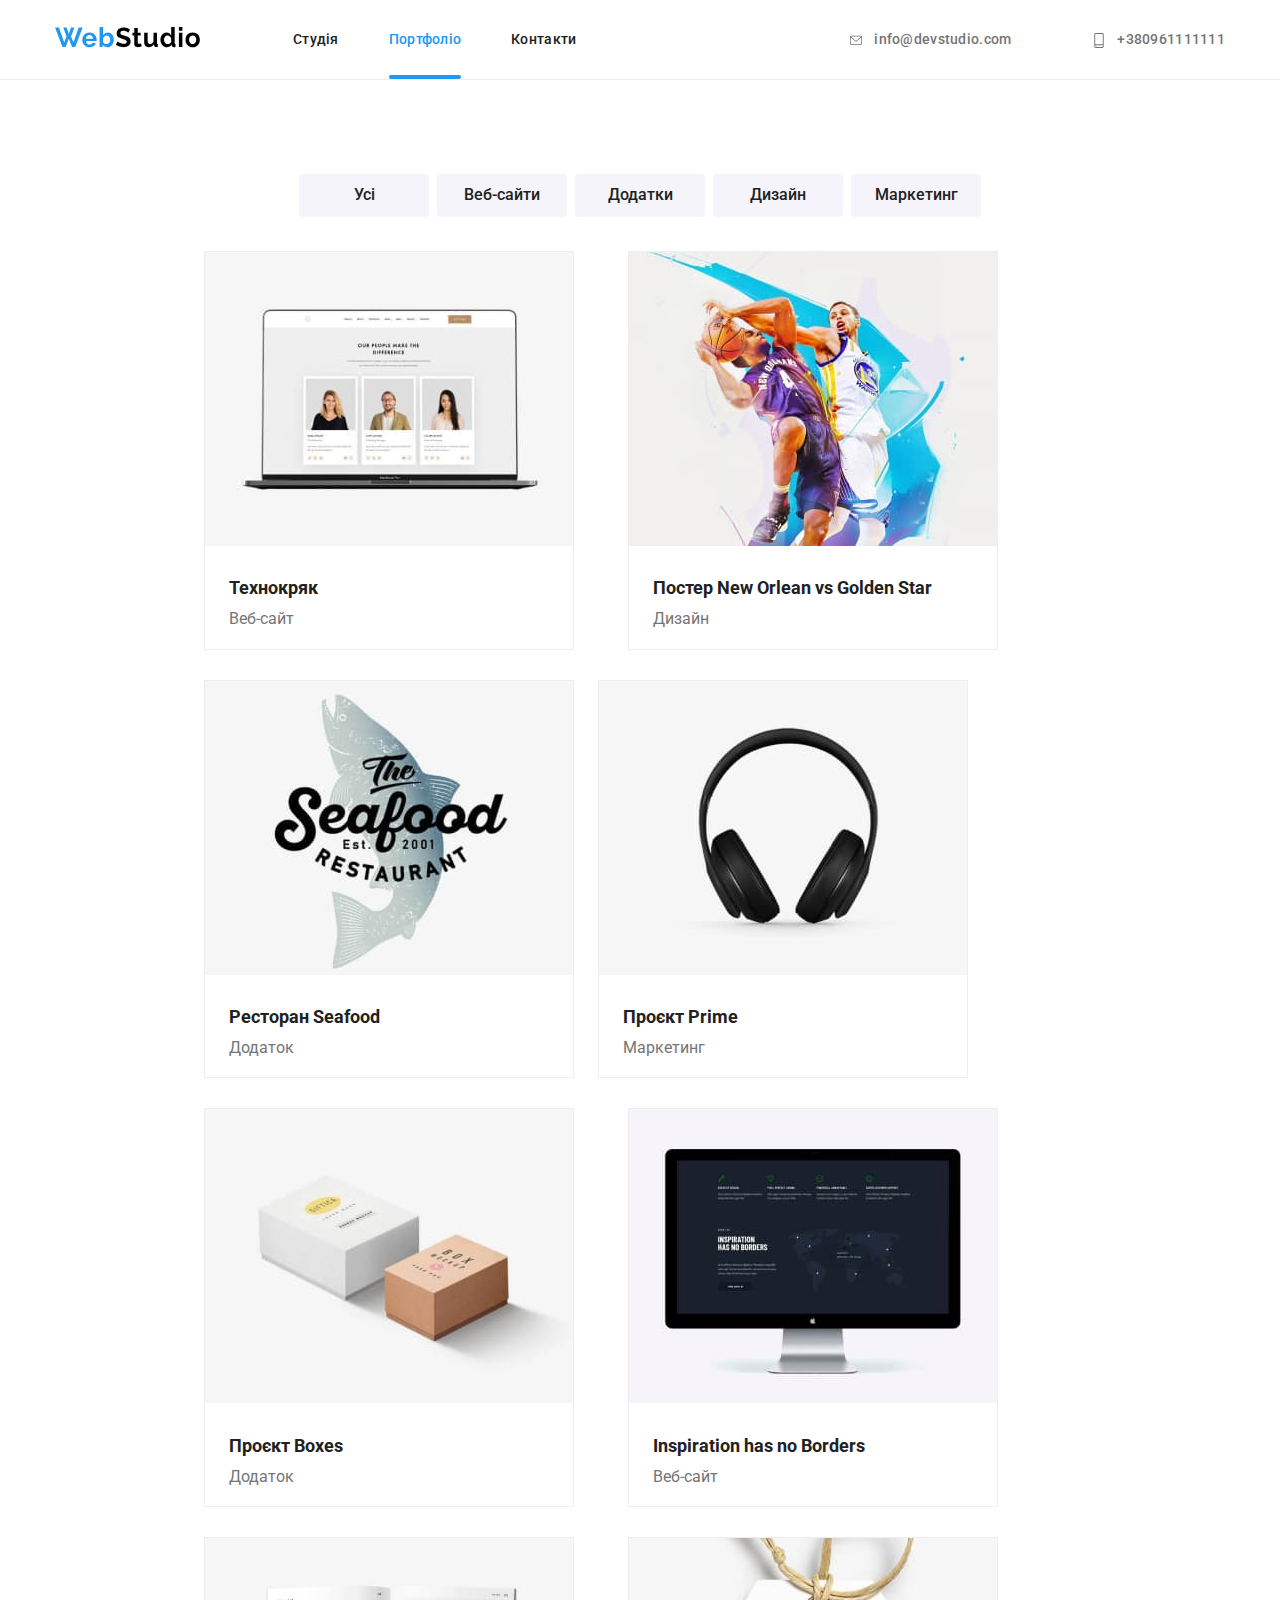
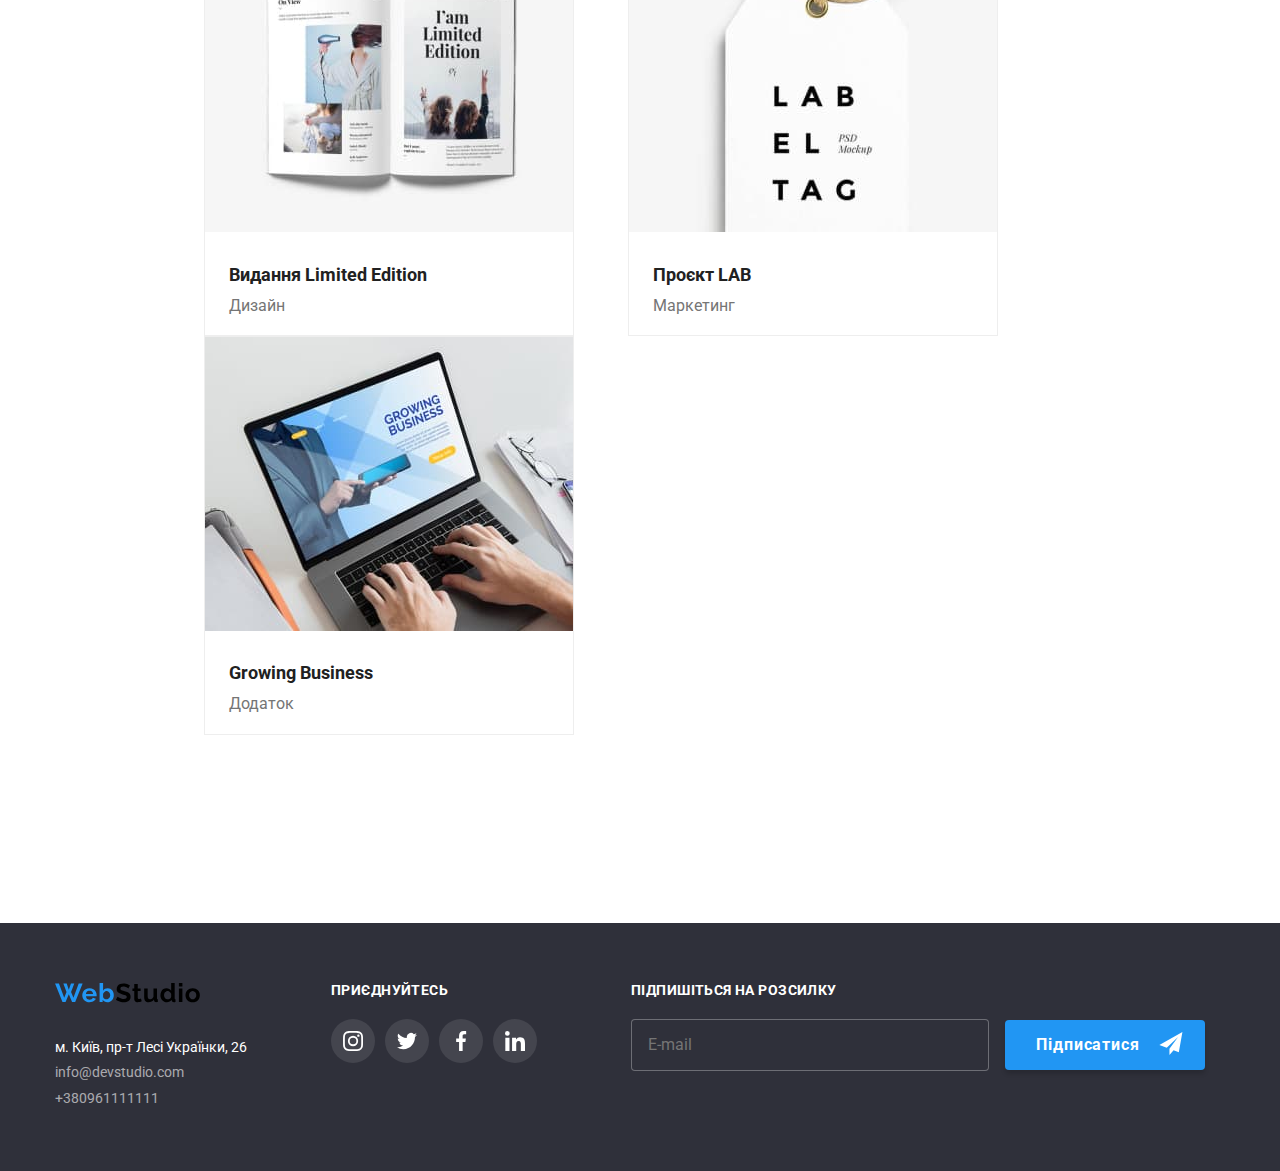
==== commit 28b2bf9b: "add patches to footer" ====
--- a/portfolio.html
+++ b/portfolio.html
@@ -1,302 +1,244 @@
 <!DOCTYPE html>
 <html lang="uk">
-  <head>
-    <meta charset="UTF-8" />
-    <meta http-equiv="X-UA-Compatible" content="IE=edge" />
-    <meta name="viewport" content="width=device-width, initial-scale=1.0" />
-    <title>Портфоліо</title>
-    <link
-      href="https://fonts.googleapis.com/css2?family=Raleway:ital,wght@0,700;1,700&family=Roboto:ital,wght@0,400;0,500;0,700;0,900;1,400;1,500;1,700;1,900&display=swap"
-      rel="stylesheet"
-    />
-    <link
-      rel="stylesheet"
-      href="https://cdnjs.cloudflare.com/ajax/libs/modern-normalize/1.1.0/modern-normalize.min.css"
-    />
-    <link rel="stylesheet" href="./css/styles.css" />
-  </head>
-
-  <body>
-    <!--шапка-->
-    <header class="page-header">
-      <div class="container">
-        <nav class="main-nav">
-          <a class="link-logo" href="/">
-            <img src="./images/logo.svg" alt="логотип" width="145" />
-          </a>
-          <ul class="site-nav-list">
-            <li><a class="link-nav" href="./index.html">Студія</a></li>
-            <li>
-              <a class="link-nav current" href="./portfolio.html">Портфоліо</a>
-            </li>
-            <li><a class="link-nav" href="#">Контакти</a></li>
-          </ul>
-          <ul class="items main-nav">
-            <li class="items-li">
-              <a
-                class="link-nav link-nav-color"
-                href="mailto:info@devstudio.com"
-              >
-                <svg class="icon mail" width="16" height="12">
-                  <use href="./images/icons.svg#envelope"></use></svg
-                >info@devstudio.com</a
-              >
-            </li>
-            <li class="items-li">
-              <a class="link-nav link-nav-color" href="tel:+380961111111">
-                <svg class="icon phone" width="10" height="16">
-                  <use href="./images/icons.svg#smartphone"></use></svg
-                >+380961111111</a
-              >
-            </li>
-          </ul>
-        </nav>
-      </div>
-    </header>
-    <main>
-      <!--набір кнопок-->
-      <section class="section">
-        <div class="container-inline">
-          <ul class="items-pointer">
-            <li><button class="pointer" type="button">Усі</button></li>
-            <li><button class="pointer" type="button">Веб-сайти</button></li>
-            <li><button class="pointer" type="button">Додатки</button></li>
-            <li><button class="pointer" type="button">Дизайн</button></li>
-            <li><button class="pointer" type="button">Маркетинг</button></li>
-          </ul>
-        </div>
-        <!--основний контент-->
-        <div>
-          <ul class="items-portfolio">
-            <li class="item-portfolio item-portfolio-border">
-              <div class="portfolio-thumb">
-                <img
-                  class="desc"
-                  src="./images/technokryak.jpg"
-                  alt="веб-сайт на якому зображені 3 людини"
-                  width="370"
-                />
-                <p class="overlay-portfolio">
-                  Ресурс пропонує комплексні пропозиції з різним рівнем
-                  функціоналу та сервісів. Все це дозволить відвідувачу отримати
-                  вичерпні відомості про компанію чи приватну особу.
-                </p>
-              </div>
-              <h2 class="subject">Технокряк</h2>
-              <p class="item-portfolio">Веб-сайт</p>
-            </li>
-            <li class="item-portfolio item-portfolio-border">
-              <div class="portfolio-thumb">
-                <img
-                  class="desc"
-                  src="./images/new_orlean_vs_golden_star.jpg"
-                  alt="зображені 2 баскетболиста"
-                  width="370"
-                />
-                <p class="overlay-portfolio">
-                  Ресурс пропонує комплексні пропозиції з різним рівнем
-                  функціоналу та сервісів. Все це дозволить відвідувачу отримати
-                  вичерпні відомості про компанію чи приватну особу.
-                </p>
-              </div>
-              <h2 class="subject">Постер New Orlean vs Golden Star</h2>
-              <p class="item-portfolio">Дизайн</p>
-            </li>
-            <li class="item-portfolio item-portfolio-border">
-              <div class="portfolio-thumb">
-                <img
-                  class="desc"
-                  src="./images/seafood.jpg"
-                  alt="ресторан морської кухні"
-                  width="370"
-                />
-                <p class="overlay-portfolio">
-                  Ресурс пропонує комплексні пропозиції з різним рівнем
-                  функціоналу та сервісів. Все це дозволить відвідувачу отримати
-                  вичерпні відомості про компанію чи приватну особу.
-                </p>
-              </div>
-              <h2 class="subject">Ресторан Seafood</h2>
-              <p class="item-portfolio">Додаток</p>
-            </li>
-            <li class="item-portfolio item-portfolio-border">
-              <div class="portfolio-thumb">
-                <img
-                  class="desc"
-                  src="./images/prime.jpg"
-                  alt="навушники"
-                  width="370"
-                />
-                <p class="overlay-portfolio">
-                  Ресурс пропонує комплексні пропозиції з різним рівнем
-                  функціоналу та сервісів. Все це дозволить відвідувачу отримати
-                  вичерпні відомості про компанію чи приватну особу.
-                </p>
-              </div>
-              <h2 class="subject">Проєкт Prime</h2>
-              <p class="item-portfolio">Маркетинг</p>
-            </li>
-            <li class="item-portfolio item-portfolio-border">
-              <div class="portfolio-thumb">
-                <img
-                  class="desc"
-                  src="./images/boxes.jpg"
-                  alt="зображені 2 коробки"
-                  width="370"
-                />
-                <p class="overlay-portfolio">
-                  Ресурс пропонує комплексні пропозиції з різним рівнем
-                  функціоналу та сервісів. Все це дозволить відвідувачу отримати
-                  вичерпні відомості про компанію чи приватну особу.
-                </p>
-              </div>
-              <h2 class="subject">Проєкт Boxes</h2>
-              <p class="item-portfolio">Додаток</p>
-            </li>
-            <li class="item-portfolio item-portfolio-border">
-              <div class="portfolio-thumb">
-                <img
-                  class="desc"
-                  src="./images/inspiration_has_no_borders.jpg"
-                  alt="веб-сайт на якому зображена мапа світу"
-                  width="370"
-                />
-                <p class="overlay-portfolio">
-                  Ресурс пропонує комплексні пропозиції з різним рівнем
-                  функціоналу та сервісів. Все це дозволить відвідувачу отримати
-                  вичерпні відомості про компанію чи приватну особу.
-                </p>
-              </div>
-              <h2 class="subject">Inspiration has no Borders</h2>
-              <p class="item-portfolio">Веб-сайт</p>
-            </li>
-            <li class="item-portfolio item-portfolio-border">
-              <div class="portfolio-thumb">
-                <img
-                  class="desc"
-                  src="./images/limited_edition.jpg"
-                  alt="розгорнутий журнал"
-                  width="370"
-                />
-                <p class="overlay-portfolio">
-                  Ресурс пропонує комплексні пропозиції з різним рівнем
-                  функціоналу та сервісів. Все це дозволить відвідувачу отримати
-                  вичерпні відомості про компанію чи приватну особу.
-                </p>
-              </div>
-              <h2 class="subject">Видання Limited Edition</h2>
-              <p class="item-portfolio">Дизайн</p>
-            </li>
-            <li class="item-portfolio item-portfolio-border">
-              <div class="portfolio-thumb">
-                <img
-                  class="desc"
-                  src="./images/lab.jpg"
-                  alt="брелок на нитці"
-                  width="370"
-                />
-                <p class="overlay-portfolio">
-                  Ресурс пропонує комплексні пропозиції з різним рівнем
-                  функціоналу та сервісів. Все це дозволить відвідувачу отримати
-                  вичерпні відомості про компанію чи приватну особу.
-                </p>
-              </div>
-              <h2 class="subject">Проєкт LAB</h2>
-              <p class="item-portfolio">Маркетинг</p>
-            </li>
-            <li class="item-portfolio item-portfolio-border">
-              <div class="portfolio-thumb">
-                <img
-                  class="desc"
-                  src="./images/growing_business.jpg"
-                  alt="ноутбук з зображенням додатку"
-                  width="370"
-                />
-                <p class="overlay-portfolio">
-                  Ресурс пропонує комплексні пропозиції з різним рівнем
-                  функціоналу та сервісів. Все це дозволить відвідувачу отримати
-                  вичерпні відомості про компанію чи приватну особу.
-                </p>
-              </div>
-              <h2 class="subject">Growing Business</h2>
-              <p class="item-portfolio">Додаток</p>
-            </li>
-          </ul>
-        </div>
-      </section>
-    </main>
-    <!--підвал-->
-    <footer class="background-footer">
-      <div class="container-general-footer">
-        <div class="container-footer">
-          <a class="link-footer-logo" href="/">
-            <img
-              class="link-footer-logo"
-              src="./images/logo.svg"
-              alt="логотип"
-              width="145"
-          /></a>
-          <ul class="adress">
-            <li class="link-footer-adress">м. Київ, пр-т Лесі Українки, 26</li>
-            <li>
-              <a class="link-footer-mail" href="mailto:info@devstudio.com"
-                >info@devstudio.com</a
-              >
-            </li>
-            <li>
-              <a class="link-footer" href="tel:+380961111111"
-                >+380961111111</a
-              >
-            </li>
-          </ul>
-        </div>
-
-        <div class="social-footer">
-          <p>Приєднуйтесь</p>
-          <ul class="social-links-footer list">
-            <li>
-              <a class="social-icon-footer" href="https://www.instagram.com/">
-                <svg width="20" height="20">
-                  <use href="./images/icons.svg#instagram"></use>
-                </svg>
-              </a>
-            </li>
-            <li>
-              <a class="social-icon-footer" href="https://twitter.com/">
-                <svg width="20" height="20">
-                  <use href="./images/icons.svg#twitter"></use>
-                </svg>
-              </a>
-            </li>
-            <li>
-              <a class="social-icon-footer" href="https://www.facebook.com/">
-                <svg width="20" height="20">
-                  <use href="./images/icons.svg#facebook"></use>
-                </svg>
-              </a>
-            </li>
-            <li>
-              <a class="social-icon-footer" href="https://www.linkedin.com/">
-                <svg width="20" height="20">
-                  <use href="./images/icons.svg#linkedin"></use>
-                </svg>
-              </a>
-            </li>
-          </ul>
-        </div>
-        <div class="subscription">
-          <form class="subscribe">
-            <p>Підпишіться на розсилку</p>
-            <input type="email" name="email" placeholder="E-mail" />
-            <button class="subscribe-button" type="submit">
-              Підписатися
-              <svg width="24" height="24" class="icon-airplane">
-                <use href="./images/icons.svg#icon-send"></use>
-              </svg>
-            </button>
-          </form>
-        </div>
-      </div>
-    </footer>
-  </body>
-</html>
+
+<head>
+  <meta charset="UTF-8" />
+  <meta http-equiv="X-UA-Compatible" content="IE=edge" />
+  <meta name="viewport" content="width=device-width, initial-scale=1.0" />
+  <title>Портфоліо</title>
+  <link
+    href="https://fonts.googleapis.com/css2?family=Raleway:ital,wght@0,700;1,700&family=Roboto:ital,wght@0,400;0,500;0,700;0,900;1,400;1,500;1,700;1,900&display=swap"
+    rel="stylesheet" />
+  <link rel="stylesheet"
+    href="https://cdnjs.cloudflare.com/ajax/libs/modern-normalize/1.1.0/modern-normalize.min.css" />
+  <link rel="stylesheet" href="./css/styles.css" />
+</head>
+
+<body>
+  <!--шапка-->
+  <header class="page-header">
+    <div class="container">
+      <nav class="main-nav">
+        <a class="link-logo" href="/">
+          <img src="./images/logo.svg" alt="логотип" width="145" />
+        </a>
+        <ul class="site-nav-list">
+          <li><a class="link-nav" href="./index.html">Студія</a></li>
+          <li>
+            <a class="link-nav current" href="./portfolio.html">Портфоліо</a>
+          </li>
+          <li><a class="link-nav" href="#">Контакти</a></li>
+        </ul>
+        <ul class="items main-nav">
+          <li class="items-li">
+            <a class="link-nav link-nav-color" href="mailto:info@devstudio.com">
+              <svg class="icon mail" width="16" height="12">
+                <use href="./images/icons.svg#envelope"></use>
+              </svg>info@devstudio.com</a>
+          </li>
+          <li class="items-li">
+            <a class="link-nav link-nav-color" href="tel:+380961111111">
+              <svg class="icon phone" width="10" height="16">
+                <use href="./images/icons.svg#smartphone"></use>
+              </svg>+380961111111</a>
+          </li>
+        </ul>
+      </nav>
+    </div>
+  </header>
+  <main>
+    <!--набір кнопок-->
+    <section class="section">
+      <div class="container-inline">
+        <ul class="items-pointer">
+          <li><button class="pointer" type="button">Усі</button></li>
+          <li><button class="pointer" type="button">Веб-сайти</button></li>
+          <li><button class="pointer" type="button">Додатки</button></li>
+          <li><button class="pointer" type="button">Дизайн</button></li>
+          <li><button class="pointer" type="button">Маркетинг</button></li>
+        </ul>
+      </div>
+      <!--основний контент-->
+      <div>
+        <ul class="items-portfolio">
+          <li class="item-portfolio item-portfolio-border">
+            <div class="portfolio-thumb">
+              <img class="desc" src="./images/technokryak.jpg" alt="веб-сайт на якому зображені 3 людини" width="370" />
+              <p class="overlay-portfolio">
+                Ресурс пропонує комплексні пропозиції з різним рівнем
+                функціоналу та сервісів. Все це дозволить відвідувачу отримати
+                вичерпні відомості про компанію чи приватну особу.
+              </p>
+            </div>
+            <h2 class="subject">Технокряк</h2>
+            <p class="item-portfolio">Веб-сайт</p>
+          </li>
+          <li class="item-portfolio item-portfolio-border">
+            <div class="portfolio-thumb">
+              <img class="desc" src="./images/new_orlean_vs_golden_star.jpg" alt="зображені 2 баскетболиста"
+                width="370" />
+              <p class="overlay-portfolio">
+                Ресурс пропонує комплексні пропозиції з різним рівнем
+                функціоналу та сервісів. Все це дозволить відвідувачу отримати
+                вичерпні відомості про компанію чи приватну особу.
+              </p>
+            </div>
+            <h2 class="subject">Постер New Orlean vs Golden Star</h2>
+            <p class="item-portfolio">Дизайн</p>
+          </li>
+          <li class="item-portfolio item-portfolio-border">
+            <div class="portfolio-thumb">
+              <img class="desc" src="./images/seafood.jpg" alt="ресторан морської кухні" width="370" />
+              <p class="overlay-portfolio">
+                Ресурс пропонує комплексні пропозиції з різним рівнем
+                функціоналу та сервісів. Все це дозволить відвідувачу отримати
+                вичерпні відомості про компанію чи приватну особу.
+              </p>
+            </div>
+            <h2 class="subject">Ресторан Seafood</h2>
+            <p class="item-portfolio">Додаток</p>
+          </li>
+          <li class="item-portfolio item-portfolio-border">
+            <div class="portfolio-thumb">
+              <img class="desc" src="./images/prime.jpg" alt="навушники" width="370" />
+              <p class="overlay-portfolio">
+                Ресурс пропонує комплексні пропозиції з різним рівнем
+                функціоналу та сервісів. Все це дозволить відвідувачу отримати
+                вичерпні відомості про компанію чи приватну особу.
+              </p>
+            </div>
+            <h2 class="subject">Проєкт Prime</h2>
+            <p class="item-portfolio">Маркетинг</p>
+          </li>
+          <li class="item-portfolio item-portfolio-border">
+            <div class="portfolio-thumb">
+              <img class="desc" src="./images/boxes.jpg" alt="зображені 2 коробки" width="370" />
+              <p class="overlay-portfolio">
+                Ресурс пропонує комплексні пропозиції з різним рівнем
+                функціоналу та сервісів. Все це дозволить відвідувачу отримати
+                вичерпні відомості про компанію чи приватну особу.
+              </p>
+            </div>
+            <h2 class="subject">Проєкт Boxes</h2>
+            <p class="item-portfolio">Додаток</p>
+          </li>
+          <li class="item-portfolio item-portfolio-border">
+            <div class="portfolio-thumb">
+              <img class="desc" src="./images/inspiration_has_no_borders.jpg"
+                alt="веб-сайт на якому зображена мапа світу" width="370" />
+              <p class="overlay-portfolio">
+                Ресурс пропонує комплексні пропозиції з різним рівнем
+                функціоналу та сервісів. Все це дозволить відвідувачу отримати
+                вичерпні відомості про компанію чи приватну особу.
+              </p>
+            </div>
+            <h2 class="subject">Inspiration has no Borders</h2>
+            <p class="item-portfolio">Веб-сайт</p>
+          </li>
+          <li class="item-portfolio item-portfolio-border">
+            <div class="portfolio-thumb">
+              <img class="desc" src="./images/limited_edition.jpg" alt="розгорнутий журнал" width="370" />
+              <p class="overlay-portfolio">
+                Ресурс пропонує комплексні пропозиції з різним рівнем
+                функціоналу та сервісів. Все це дозволить відвідувачу отримати
+                вичерпні відомості про компанію чи приватну особу.
+              </p>
+            </div>
+            <h2 class="subject">Видання Limited Edition</h2>
+            <p class="item-portfolio">Дизайн</p>
+          </li>
+          <li class="item-portfolio item-portfolio-border">
+            <div class="portfolio-thumb">
+              <img class="desc" src="./images/lab.jpg" alt="брелок на нитці" width="370" />
+              <p class="overlay-portfolio">
+                Ресурс пропонує комплексні пропозиції з різним рівнем
+                функціоналу та сервісів. Все це дозволить відвідувачу отримати
+                вичерпні відомості про компанію чи приватну особу.
+              </p>
+            </div>
+            <h2 class="subject">Проєкт LAB</h2>
+            <p class="item-portfolio">Маркетинг</p>
+          </li>
+          <li class="item-portfolio item-portfolio-border">
+            <div class="portfolio-thumb">
+              <img class="desc" src="./images/growing_business.jpg" alt="ноутбук з зображенням додатку" width="370" />
+              <p class="overlay-portfolio">
+                Ресурс пропонує комплексні пропозиції з різним рівнем
+                функціоналу та сервісів. Все це дозволить відвідувачу отримати
+                вичерпні відомості про компанію чи приватну особу.
+              </p>
+            </div>
+            <h2 class="subject">Growing Business</h2>
+            <p class="item-portfolio">Додаток</p>
+          </li>
+        </ul>
+      </div>
+    </section>
+  </main>
+  <!--підвал-->
+  <footer class="background-footer">
+    <div class="container-team container-general-footer">
+      <div class="container-footer">
+        <a class="link-footer-logo" href="/">
+          <img class="link-footer-logo" src="./images/logo.svg" alt="логотип" width="145" /></a>
+        <ul class="adress">
+          <li class="link-footer-adress">м. Київ, пр-т Лесі Українки, 26</li>
+          <li>
+            <a class="link-footer-mail" href="mailto:info@devstudio.com">info@devstudio.com</a>
+          </li>
+          <li>
+            <a class="link-footer" href="tel:+380961111111">+380961111111</a>
+          </li>
+        </ul>
+      </div>
+
+      <div class="social-footer">
+        <p>Приєднуйтесь</p>
+        <ul class="social-links-footer list">
+          <li>
+            <a class="social-icon-footer" href="https://www.instagram.com/">
+              <svg width="20" height="20">
+                <use href="./images/icons.svg#instagram"></use>
+              </svg>
+            </a>
+          </li>
+          <li>
+            <a class="social-icon-footer" href="https://twitter.com/">
+              <svg width="20" height="20">
+                <use href="./images/icons.svg#twitter"></use>
+              </svg>
+            </a>
+          </li>
+          <li>
+            <a class="social-icon-footer" href="https://www.facebook.com/">
+              <svg width="20" height="20">
+                <use href="./images/icons.svg#facebook"></use>
+              </svg>
+            </a>
+          </li>
+          <li>
+            <a class="social-icon-footer" href="https://www.linkedin.com/">
+              <svg width="20" height="20">
+                <use href="./images/icons.svg#linkedin"></use>
+              </svg>
+            </a>
+          </li>
+        </ul>
+      </div>
+      <div class="subscription">
+        <form class="subscribe">
+          <p>Підпишіться на розсилку</p>
+          <input type="email" name="email" placeholder="E-mail" />
+          <button class="subscribe-button" type="submit">
+            Підписатися
+            <svg width="24" height="24" class="icon-airplane">
+              <use href="./images/icons.svg#icon-send"></use>
+            </svg>
+          </button>
+        </form>
+      </div>
+    </div>
+  </footer>
+</body>
+
+</html>--- a/css/styles.css
+++ b/css/styles.css
@@ -600,10 +600,10 @@
 /*футер*/
 .container-general-footer {
   display: flex;
+  justify-content: space-between;
 }
 .container-footer {
   justify-content: flex-start;
-  margin-left: 215px;
 }
 .link-footer-logo {
   padding-bottom: 28px;
@@ -638,7 +638,6 @@
 }
 .social-footer {
   display: inline-block;
-  margin-left: 70px;
 }
 .social-footer p {
   color: var(--primary-white-color);
@@ -691,7 +690,7 @@
   background-color: var(--hover-color);
 }
 .subscribe {
-  margin-left: 93px;
+  margin-left: auto;
 }
 .subscribe p {
   font-weight: 700;
